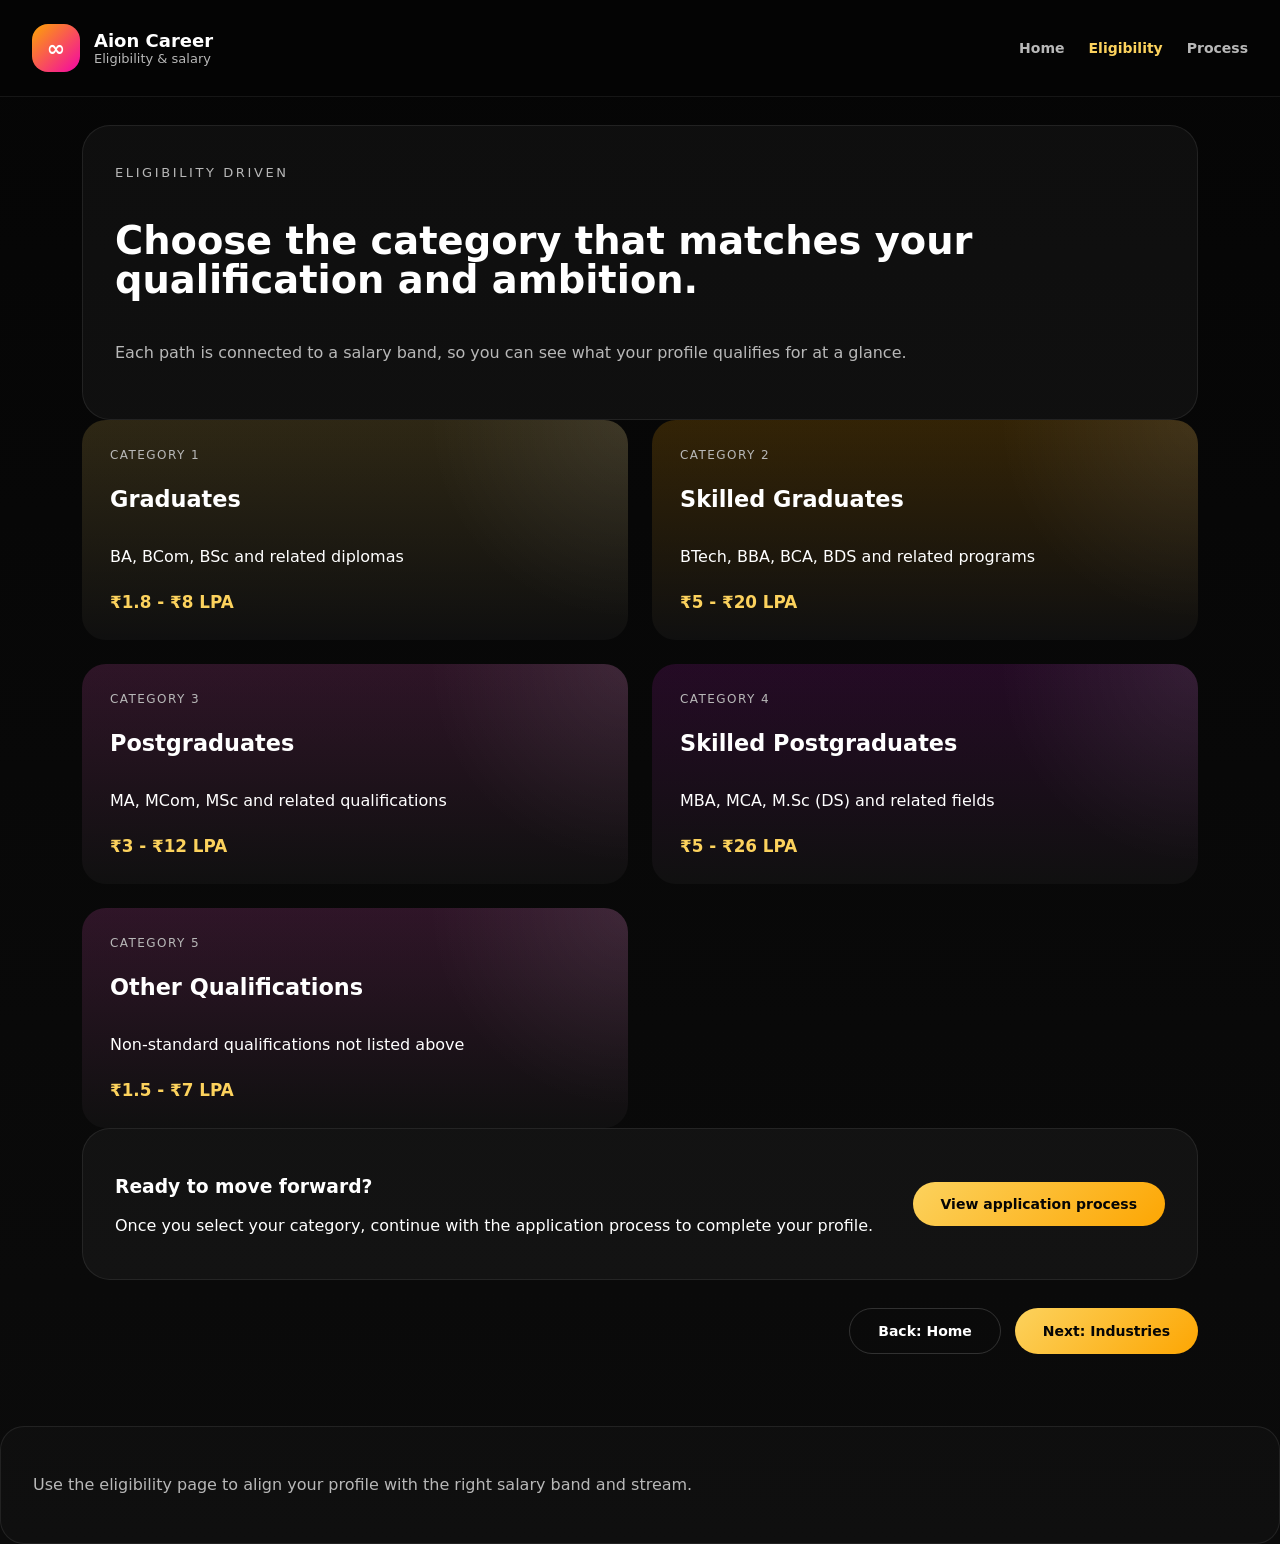
==== eligibility.html @ d2404d35 "Initial commit" ====
<!DOCTYPE html>
<html lang="en">
<head>
  <meta charset="UTF-8" />
  <meta name="viewport" content="width=device-width, initial-scale=1.0" />
  <title>Eligibility & Salary</title>
  <link rel="stylesheet" href="styles.css" />
</head>
<body>
  <header class="site-header">
    <div class="brand">
      <span class="brand-mark">∞</span>
      <div>
        <p class="brand-name">Aion Career</p>
        <p class="brand-tag">Eligibility & salary</p>
      </div>
    </div>
    <nav class="main-nav">
      <a href="home.html">Home</a>
      <a href="eligibility.html" class="active">Eligibility</a>
      <a href="process.html">Process</a>
    </nav>
  </header>

  <main class="page-shell">
    <section class="section-intro">
      <p class="eyebrow">Eligibility driven</p>
      <h2>Choose the category that matches your qualification and ambition.</h2>
      <p>Each path is connected to a salary band, so you can see what your profile qualifies for at a glance.</p>
    </section>

    <section class="grid-cards">
      <article class="info-card card-gradient-gold">
        <span class="card-type">Category 1</span>
        <h3>Graduates</h3>
        <p>BA, BCom, BSc and related diplomas</p>
        <strong>₹1.8 - ₹8 LPA</strong>
      </article>
      <article class="info-card card-gradient-orange">
        <span class="card-type">Category 2</span>
        <h3>Skilled Graduates</h3>
        <p>BTech, BBA, BCA, BDS and related programs</p>
        <strong>₹5 - ₹20 LPA</strong>
      </article>
      <article class="info-card card-gradient-pink">
        <span class="card-type">Category 3</span>
        <h3>Postgraduates</h3>
        <p>MA, MCom, MSc and related qualifications</p>
        <strong>₹3 - ₹12 LPA</strong>
      </article>
      <article class="info-card card-gradient-violet">
        <span class="card-type">Category 4</span>
        <h3>Skilled Postgraduates</h3>
        <p>MBA, MCA, M.Sc (DS) and related fields</p>
        <strong>₹5 - ₹26 LPA</strong>
      </article>
      <article class="info-card card-gradient-red">
        <span class="card-type">Category 5</span>
        <h3>Other Qualifications</h3>
        <p>Non-standard qualifications not listed above</p>
        <strong>₹1.5 - ₹7 LPA</strong>
      </article>
    </section>

    <section class="cta-strip">
      <div>
        <h3>Ready to move forward?</h3>
        <p>Once you select your category, continue with the application process to complete your profile.</p>
      </div>
      <a class="button button-primary" href="process.html">View application process</a>
    </section>

    <div class="page-nav">
      <a href="home.html" class="button button-secondary">Back: Home</a>
      <a href="industries.html" class="button button-primary">Next: Industries</a>
    </div>
  </main>

  <footer class="page-footer">
    <p>Use the eligibility page to align your profile with the right salary band and stream.</p>
  </footer>
</body>
</html>
---- styles.css ----
:root {
  color-scheme: dark;
  --bg: #050505;
  --surface: #111111;
  --surface-strong: #171717;
  --text-main: #ffffff;
  --text-muted: #b8b8b8;
  --gold: #fcd25d;
  --orange: #fda603;
  --orange-deep: #fc7c03;
  --orange-bright: #fb5503;
  --red: #f81604;
  --pink: #f404a7;
  --pink-soft: #f858cb;
  --purple: #b31bb6;
  --indigo: #5838c1;
  --border: rgba(255, 255, 255, 0.08);
}

* {
  box-sizing: border-box;
}

html,
body {
  margin: 0;
  min-height: 100%;
  font-family: Inter, system-ui, -apple-system, BlinkMacSystemFont, "Segoe UI", sans-serif;
  background: linear-gradient(180deg, #050505 0%, #0b0b0b 100%);
  color: var(--text-main);
}

body.splash-page {
  overflow: hidden;
}

a {
  color: inherit;
  text-decoration: none;
}

.site-header {
  display: flex;
  align-items: center;
  justify-content: space-between;
  padding: 24px 32px;
  position: sticky;
  top: 0;
  z-index: 10;
  background: rgba(5, 5, 5, 0.92);
  border-bottom: 1px solid rgba(255, 255, 255, 0.07);
}

.brand {
  display: flex;
  align-items: center;
  gap: 14px;
}

.brand-mark {
  display: inline-flex;
  align-items: center;
  justify-content: center;
  width: 48px;
  height: 48px;
  border-radius: 16px;
  background: linear-gradient(135deg, var(--orange), var(--pink));
  font-size: 22px;
  font-weight: 800;
}

.logo-mark img {
  display: block;
  width: 100%;
  height: auto;
}

.brand-name {
  margin: 0;
  font-size: 18px;
  font-weight: 700;
}

.brand-tag {
  margin: 0;
  font-size: 13px;
  color: var(--text-muted);
}

.main-nav {
  display: flex;
  gap: 24px;
  flex-wrap: wrap;
}

.main-nav a {
  color: var(--text-muted);
  font-size: 14px;
  font-weight: 600;
  transition: color 0.2s ease;
}

.main-nav a:hover,
.main-nav a.active {
  color: var(--gold);
}

.page-shell {
  max-width: 1180px;
  margin: 0 auto;
  padding: 28px 32px 48px;
}

.hero-panel,
.section-intro,
.feature-band,
.process-steps,
.application-panel,
.grid-cards,
.cta-strip {
  display: grid;
  gap: 24px;
}

.hero-panel {
  grid-template-columns: 1.4fr 1fr;
  align-items: center;
  padding: 32px;
  border-radius: 28px;
  background: linear-gradient(180deg, rgba(255, 255, 255, 0.04), rgba(255, 255, 255, 0));
  border: 1px solid rgba(255, 255, 255, 0.08);
}

.hero-copy {
  max-width: 620px;
}

.header-actions {
  display: flex;
  align-items: center;
  gap: 18px;
}

.hero-visual {
  display: grid;
  gap: 18px;
  padding: 28px;
  border-radius: 28px;
  background: rgba(255, 255, 255, 0.05);
  border: 1px solid rgba(255, 255, 255, 0.08);
}

.hero-visual-top {
  display: flex;
  justify-content: space-between;
  gap: 16px;
  padding-bottom: 18px;
  border-bottom: 1px solid rgba(255, 255, 255, 0.08);
  color: var(--text-muted);
}

.hero-visual-top strong {
  color: var(--text-main);
  font-size: 1.2rem;
}

.hero-visual-cards {
  display: grid;
  gap: 14px;
  grid-template-columns: 1fr 1fr;
}

.hero-visual-card {
  padding: 18px;
  border-radius: 20px;
  background: rgba(255, 255, 255, 0.04);
  border: 1px solid rgba(255, 255, 255, 0.08);
}

.hero-visual-card strong {
  display: block;
  margin-bottom: 8px;
}

.hero-visual-note {
  color: var(--text-muted);
  font-size: 0.95rem;
}

.badge-strip {
  display: flex;
  flex-wrap: wrap;
  gap: 14px;
  margin: 28px 0 4px;
}

.badge-pill {
  padding: 12px 18px;
  border-radius: 999px;
  background: rgba(255, 255, 255, 0.04);
  border: 1px solid rgba(255, 255, 255, 0.08);
  color: var(--text-main);
  font-size: 13px;
}

.section-header {
  display: grid;
  gap: 10px;
}

.section-header h2 {
  margin: 0;
  font-size: clamp(1.8rem, 2.5vw, 3rem);
}

.eligibility-grid {
  display: grid;
  grid-template-columns: repeat(5, minmax(0, 1fr));
  gap: 20px;
}

.industry-strip {
  display: grid;
  grid-template-columns: repeat(auto-fit, minmax(140px, 1fr));
  gap: 14px;
  margin-top: 20px;
}

.industry-pill {
  padding: 18px;
  border-radius: 22px;
  background: rgba(255, 255, 255, 0.04);
  border: 1px solid rgba(255, 255, 255, 0.08);
  text-align: center;
  color: var(--text-main);
  font-weight: 600;
}

.process-section {
  margin-top: 28px;
}

.process-grid {
  display: grid;
  grid-template-columns: repeat(4, minmax(0, 1fr));
  gap: 20px;
}

.step-card {
  padding: 26px;
  border-radius: 24px;
  background: var(--surface);
  border: 1px solid rgba(255, 255, 255, 0.08);
}

.eyebrow {
  margin: 0 0 12px;
  color: var(--orange);
  font-size: 13px;
  letter-spacing: 0.2em;
  text-transform: uppercase;
}

.hero-panel h1,
.section-intro h2 {
  margin: 0;
  font-size: clamp(2.2rem, 3vw, 4rem);
  line-height: 1.02;
}

.hero-panel p,
.section-intro p,
.feature-card p,
.step-card p,
.detail-item span,
.page-footer p {
  color: var(--text-muted);
  line-height: 1.75;
}

.hero-actions {
  display: flex;
  gap: 18px;
  flex-wrap: wrap;
  margin-top: 28px;
}

.button {
  display: inline-flex;
  align-items: center;
  justify-content: center;
  padding: 14px 28px;
  border-radius: 999px;
  font-size: 14px;
  font-weight: 700;
  transition: transform 0.2s ease, box-shadow 0.2s ease;
}

.button:hover {
  transform: translateY(-1px);
}

.button-primary {
  background: linear-gradient(135deg, var(--gold), var(--orange));
  color: #050505;
}

.button-secondary {
  border: 1px solid rgba(255, 255, 255, 0.16);
  color: var(--text-main);
}

.hero-card {
  padding: 28px;
  border-radius: 28px;
  background: rgba(255, 255, 255, 0.04);
  border: 1px solid rgba(255, 255, 255, 0.08);
}

.hero-card-header {
  display: flex;
  justify-content: space-between;
  margin-bottom: 22px;
  color: var(--text-muted);
}

.hero-card-header .tag {
  padding: 8px 14px;
  border-radius: 999px;
  background: rgba(253, 166, 3, 0.12);
  color: var(--orange);
  font-size: 12px;
}

.hero-card-body {
  display: grid;
  gap: 16px;
}

.stat-block {
  padding: 18px 20px;
  border-radius: 20px;
  background: rgba(255, 255, 255, 0.03);
  border: 1px solid rgba(255, 255, 255, 0.08);
}

.stat-block span {
  display: block;
  font-size: 13px;
  color: var(--text-muted);
  margin-bottom: 8px;
}

.stat-block strong {
  display: block;
  font-size: 1.1rem;
}

.feature-band {
  grid-template-columns: repeat(3, minmax(0, 1fr));
}

.feature-card {
  padding: 26px;
  border-radius: 28px;
  background: var(--surface);
  border: 1px solid rgba(255, 255, 255, 0.08);
}

.feature-card h3 {
  margin: 0 0 12px;
}

.section-intro {
  padding: 36px 32px;
  border-radius: 28px;
  background: rgba(255, 255, 255, 0.04);
  border: 1px solid rgba(255, 255, 255, 0.08);
}

.grid-cards {
  grid-template-columns: repeat(2, minmax(0, 1fr));
}

.info-card {
  padding: 28px;
  border-radius: 24px;
  position: relative;
  overflow: hidden;
  min-height: 220px;
  display: flex;
  flex-direction: column;
  justify-content: space-between;
}

.info-card::after {
  content: "";
  position: absolute;
  inset: 0;
  background: radial-gradient(circle at top right, rgba(255, 255, 255, 0.08), transparent 34%);
  pointer-events: none;
}

.info-card span,
.info-card h3,
.info-card strong {
  position: relative;
}

.info-card span {
  display: inline-block;
  margin-bottom: 14px;
  color: var(--text-muted);
  text-transform: uppercase;
  letter-spacing: 0.12em;
  font-size: 12px;
}

.info-card h3 {
  margin: 0 0 10px;
  font-size: 1.4rem;
}

.info-card strong {
  font-size: 1.05rem;
  color: var(--gold);
}

.card-gradient-gold {
  background: linear-gradient(180deg, rgba(252, 210, 93, 0.16), rgba(17, 17, 17, 0.8));
}

.card-gradient-orange {
  background: linear-gradient(180deg, rgba(253, 166, 3, 0.18), rgba(17, 17, 17, 0.86));
}

.card-gradient-pink {
  background: linear-gradient(180deg, rgba(248, 88, 203, 0.16), rgba(17, 17, 17, 0.86));
}

.card-gradient-violet {
  background: linear-gradient(180deg, rgba(179, 27, 182, 0.17), rgba(17, 17, 17, 0.9));
}

.card-gradient-red {
  background: linear-gradient(180deg, rgba(248, 86, 203, 0.16), rgba(17, 17, 17, 0.86));
}

.cta-strip {
  grid-template-columns: 1fr auto;
  align-items: center;
  gap: 20px;
  padding: 28px 32px;
  border-radius: 28px;
  background: rgba(255, 255, 255, 0.04);
  border: 1px solid rgba(255, 255, 255, 0.08);
}

.process-steps {
  grid-template-columns: repeat(2, minmax(0, 1fr));
}

.step-card {
  padding: 26px;
  border-radius: 24px;
  background: var(--surface);
  border: 1px solid rgba(255, 255, 255, 0.08);
}

.step-marker {
  width: 44px;
  height: 44px;
  border-radius: 16px;
  display: grid;
  place-items: center;
  background: linear-gradient(135deg, var(--orange), var(--pink));
  color: #050505;
  font-weight: 800;
  margin-bottom: 18px;
}

.application-panel {
  grid-template-columns: 1.5fr 1fr;
  gap: 24px;
  padding: 32px;
  border-radius: 28px;
  background: rgba(255, 255, 255, 0.04);
  border: 1px solid rgba(255, 255, 255, 0.08);
}

.panel-copy h3 {
  margin-top: 0;
}

.panel-details {
  display: grid;
  gap: 18px;
}

.detail-item {
  display: grid;
  gap: 8px;
  padding: 20px;
  border-radius: 20px;
  background: rgba(255, 255, 255, 0.03);
  border: 1px solid rgba(255, 255, 255, 0.08);
}

.detail-item strong {
  color: var(--text-main);
}

.page-footer {
  padding: 28px 32px;
  margin-top: 24px;
  border-radius: 24px;
  background: rgba(255, 255, 255, 0.02);
  border: 1px solid rgba(255, 255, 255, 0.08);
}

.page-nav {
  display: flex;
  flex-wrap: wrap;
  gap: 14px;
  justify-content: flex-end;
  margin: 28px 0 0;
}

.header-cta {
  white-space: nowrap;
}

.splash-screen {
  position: relative;
  min-height: 100vh;
  height: 100vh;
  width: 100vw;
  display: grid;
  place-items: center;
  background: #050505;
  text-align: center;
  padding: 0;
  overflow: hidden;
}

.splash-screen::before {
  content: "";
  position: absolute;
  inset: 0;
  background: rgba(0, 0, 0, 0.2);
  pointer-events: none;
}

.video-wrapper {
  position: absolute;
  inset: 0;
  width: 100%;
  height: 100%;
  overflow: hidden;
}

.splash-video {
  width: 100%;
  height: 100%;
  object-fit: cover;
  display: block;
  filter: blur(4px) brightness(0.85);
}

.splash-overlay {
  position: absolute;
  inset: 0;
  z-index: 1;
  display: flex;
  flex-direction: column;
  justify-content: center;
  align-items: center;
  width: 100%;
  height: 100%;
  padding: 32px;
  gap: 16px;
  text-align: center;
}

.splash-title,
.splash-subtitle,
.splash-note {
  text-align: center;
}

.splash-title {
  font-size: clamp(4rem, 6vw, 7rem);
  font-weight: 800;
  letter-spacing: 0.3em;
  text-transform: uppercase;
  color: var(--gold);
  text-shadow: 0 20px 40px rgba(0, 0, 0, 0.35);
}

.splash-subtitle {
  font-size: clamp(1.4rem, 2vw, 2rem);
  font-weight: 700;
  color: #ffffff;
  letter-spacing: 0.12em;
}

.splash-note {
  font-size: 1rem;
  color: rgba(255, 255, 255, 0.78);
  letter-spacing: 0.08em;
  text-transform: uppercase;
}


@keyframes spin {
  to {
    transform: rotate(360deg);
  }
}

@media (max-width: 980px) {
  .hero-panel,
  .application-panel,
  .feature-band,
  .process-steps,
  .grid-cards,
  .cta-strip {
    grid-template-columns: 1fr;
  }

  .site-header {
    padding: 18px 20px;
  }

  .page-shell {
    padding: 20px;
  }
}

@media (max-width: 680px) {
  .main-nav {
    gap: 14px;
  }

  .hero-panel {
    padding: 24px;
  }

  .feature-card,
  .step-card,
  .detail-item,
  .cta-strip,
  .section-intro {
    padding: 22px;
  }

  .button {
    width: 100%;
  }
}
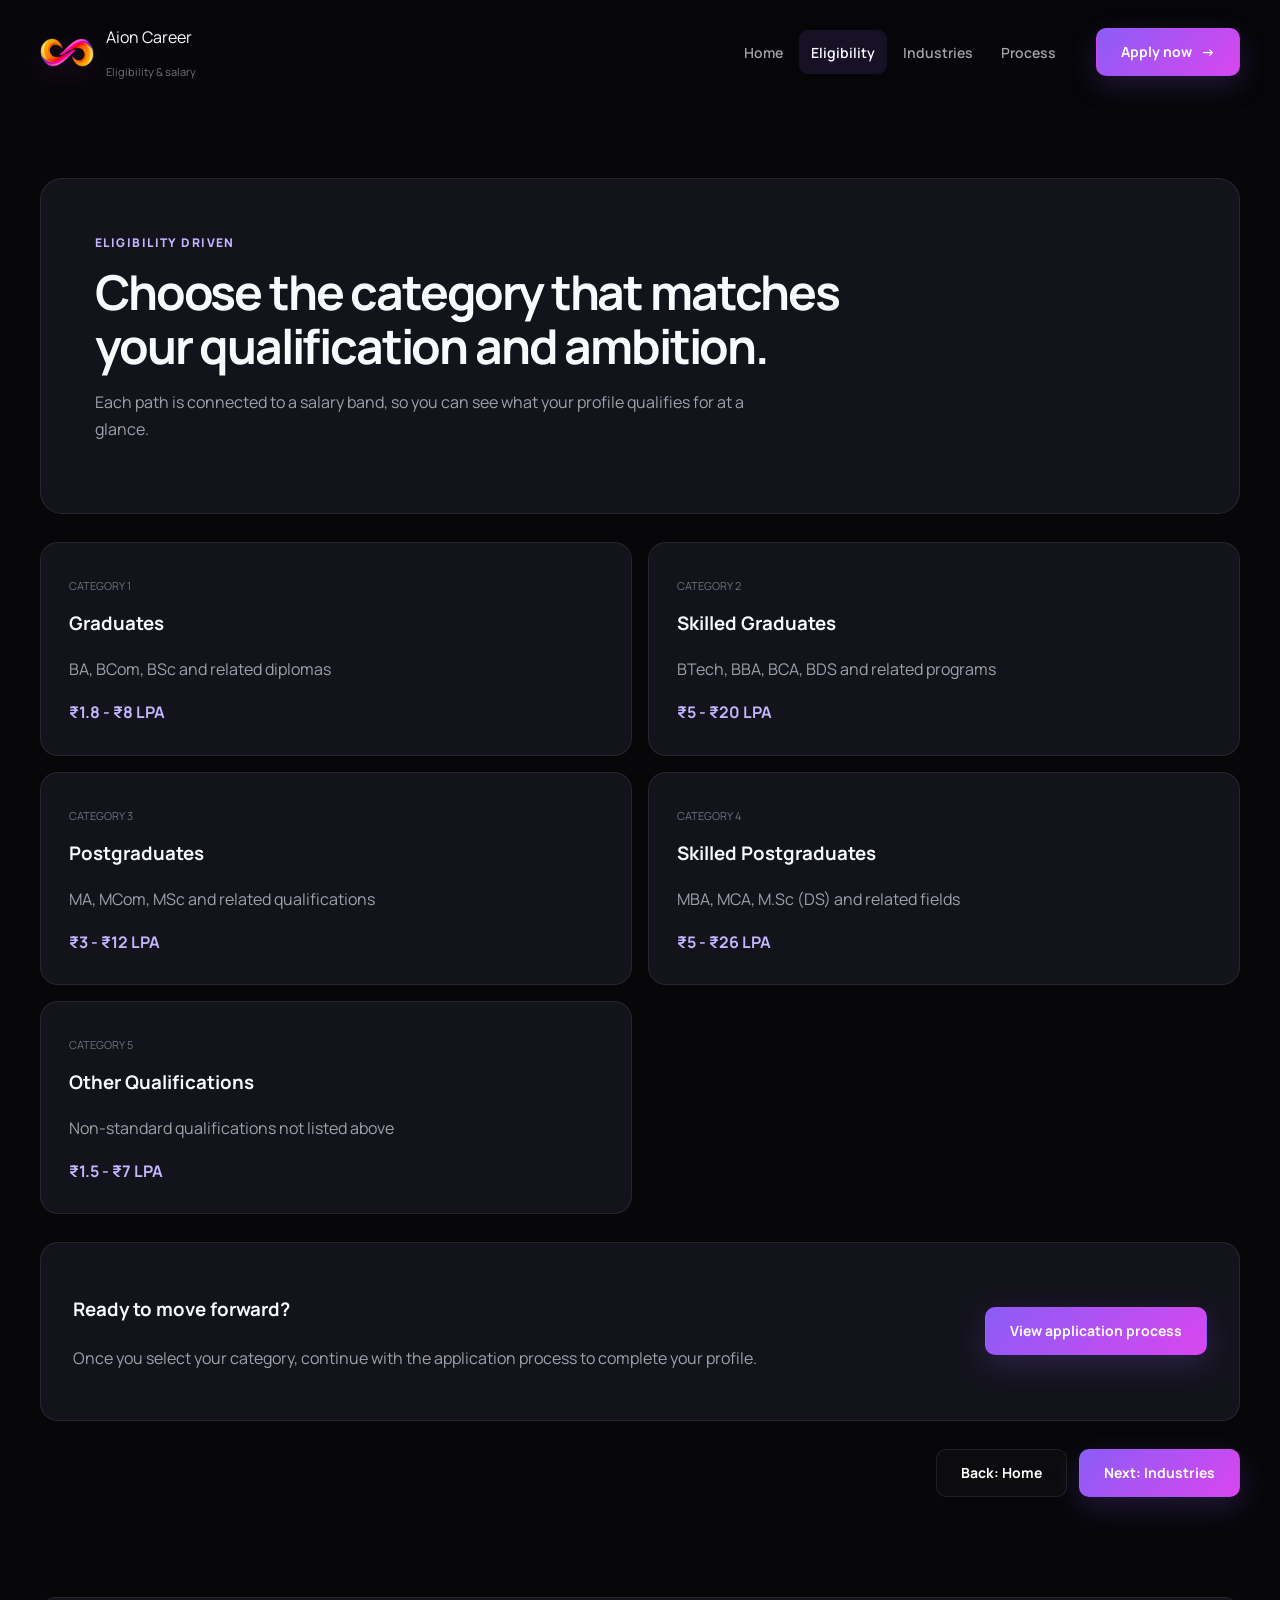
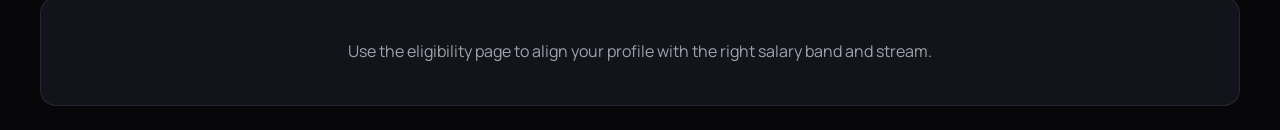
==== commit f5511949: "Redesign Aion Career website" ====
--- a/eligibility.html
+++ b/eligibility.html
@@ -5,21 +5,27 @@
   <meta name="viewport" content="width=device-width, initial-scale=1.0" />
   <title>Eligibility & Salary</title>
   <link rel="stylesheet" href="styles.css" />
+  <script defer src="script.js"></script>
 </head>
 <body>
-  <header class="site-header">
-    <div class="brand">
-      <span class="brand-mark">∞</span>
+  <header class="site-header" data-header>
+    <a class="brand" href="home.html" aria-label="Aion Career home">
+      <img class="brand-logo" src="assets/aion-logo.png" alt="Aion Career">
       <div>
         <p class="brand-name">Aion Career</p>
         <p class="brand-tag">Eligibility & salary</p>
       </div>
+    </a>
+    <button class="menu-toggle" type="button" aria-label="Open navigation" aria-expanded="false" aria-controls="primary-nav"><span></span><span></span></button>
+    <div class="header-actions" id="primary-nav">
+      <nav class="main-nav" aria-label="Primary navigation">
+        <a href="home.html">Home</a>
+        <a href="eligibility.html" class="active">Eligibility</a>
+        <a href="industries.html">Industries</a>
+        <a href="process.html">Process</a>
+      </nav>
+      <a href="process.html" class="button button-primary header-cta">Apply now <span>→</span></a>
     </div>
-    <nav class="main-nav">
-      <a href="home.html">Home</a>
-      <a href="eligibility.html" class="active">Eligibility</a>
-      <a href="process.html">Process</a>
-    </nav>
   </header>
 
   <main class="page-shell">
--- a/styles.css
+++ b/styles.css
@@ -1,660 +1,453 @@
+@import url("https://fonts.googleapis.com/css2?family=Manrope:wght@400;500;600;700;800&display=swap");
+
 :root {
   color-scheme: dark;
-  --bg: #050505;
-  --surface: #111111;
-  --surface-strong: #171717;
-  --text-main: #ffffff;
-  --text-muted: #b8b8b8;
-  --gold: #fcd25d;
-  --orange: #fda603;
-  --orange-deep: #fc7c03;
-  --orange-bright: #fb5503;
-  --red: #f81604;
-  --pink: #f404a7;
-  --pink-soft: #f858cb;
-  --purple: #b31bb6;
-  --indigo: #5838c1;
+  --background: #07070a;
+  --background-secondary: #0d0d13;
+  --card: #13131c;
+  --card-hover: #181824;
+  --primary: #8b5cf6;
+  --secondary: #d946ef;
+  --highlight: #22d3ee;
+  --text-primary: #f8fafc;
+  --text-secondary: #a1a1aa;
+  --text-muted: #71717a;
   --border: rgba(255, 255, 255, 0.08);
-}
-
-* {
-  box-sizing: border-box;
-}
-
-html,
+  --gradient: linear-gradient(135deg, #8b5cf6, #d946ef);
+  --ease: cubic-bezier(0.22, 1, 0.36, 1);
+}
+
+* { box-sizing: border-box; }
+html { scroll-behavior: smooth; scroll-padding-top: 90px; }
 body {
   margin: 0;
-  min-height: 100%;
-  font-family: Inter, system-ui, -apple-system, BlinkMacSystemFont, "Segoe UI", sans-serif;
-  background: linear-gradient(180deg, #050505 0%, #0b0b0b 100%);
-  color: var(--text-main);
-}
-
-body.splash-page {
-  overflow: hidden;
-}
-
-a {
-  color: inherit;
-  text-decoration: none;
-}
+  min-width: 320px;
+  overflow-x: hidden;
+  color: var(--text-primary);
+  background: var(--background);
+  font: 400 16px/1.7 "Manrope", Inter, system-ui, sans-serif;
+  -webkit-font-smoothing: antialiased;
+}
+a { color: inherit; text-decoration: none; }
+button, select { font: inherit; }
+button, a, select { -webkit-tap-highlight-color: transparent; }
+:focus-visible { outline: 2px solid var(--highlight); outline-offset: 4px; }
+::selection { color: white; background: var(--primary); }
+.container { width: min(1200px, calc(100% - 48px)); margin-inline: auto; }
+.section { padding: 100px 0; }
+.section-alt { background: var(--background-secondary); border-block: 1px solid var(--border); }
 
 .site-header {
+  position: sticky;
+  z-index: 100;
+  top: 0;
+  min-height: 76px;
   display: flex;
   align-items: center;
   justify-content: space-between;
-  padding: 24px 32px;
-  position: sticky;
-  top: 0;
-  z-index: 10;
-  background: rgba(5, 5, 5, 0.92);
-  border-bottom: 1px solid rgba(255, 255, 255, 0.07);
-}
-
-.brand {
+  padding: 12px max(24px, calc((100vw - 1200px) / 2));
+  background: rgba(7, 7, 10, 0.58);
+  border-bottom: 1px solid transparent;
+  transform: translateY(0);
+  opacity: 1;
+  transition:
+    transform 420ms var(--ease),
+    opacity 320ms ease,
+    background 250ms ease,
+    border-color 250ms ease,
+    box-shadow 250ms ease;
+  will-change: transform;
+}
+.site-header.header-hidden {
+  transform: translateY(calc(-100% - 8px));
+  opacity: 0.2;
+  pointer-events: none;
+}
+.site-header.scrolled {
+  background: rgba(7, 7, 10, 0.82);
+  border-bottom-color: var(--border);
+  box-shadow: 0 10px 30px rgba(0, 0, 0, 0.18);
+  backdrop-filter: blur(18px);
+}
+.brand { display: inline-flex; align-items: center; gap: 12px; flex: none; }
+.brand-logo {
+  width: 54px;
+  height: 44px;
+  display: block;
+  flex: none;
+  object-fit: contain;
+  filter: drop-shadow(0 8px 14px rgba(217, 70, 239, 0.16));
+}
+.brand-logo-footer {
+  width: 64px;
+  height: 50px;
+}
+.brand-mark {
+  width: 44px;
+  height: 44px;
+  display: grid;
+  place-items: center;
+  border-radius: 12px;
+  color: white;
+  background: var(--gradient);
+  font-size: 23px;
+  font-weight: 800;
+  box-shadow: 0 8px 24px rgba(139, 92, 246, 0.2);
+}
+.brand-name { display: block; font-size: 16px; line-height: 1.2; }
+.brand-tag { display: block; margin-top: 3px; color: var(--text-muted); font-size: 11px; }
+.header-actions, .main-nav { display: flex; align-items: center; }
+.header-actions { gap: 28px; }
+.main-nav { gap: 4px; }
+.main-nav a {
+  min-height: 44px;
   display: flex;
   align-items: center;
-  gap: 14px;
-}
-
-.brand-mark {
+  padding: 0 12px;
+  border-radius: 9px;
+  color: var(--text-secondary);
+  font-size: 14px;
+  font-weight: 600;
+  transition: color 250ms ease, background 250ms ease;
+}
+.main-nav a:hover { color: white; background: rgba(255,255,255,.04); }
+.main-nav a.active { color: white; background: rgba(139,92,246,.12); }
+.menu-toggle { display: none; }
+
+.button {
+  min-height: 48px;
   display: inline-flex;
   align-items: center;
   justify-content: center;
-  width: 48px;
-  height: 48px;
-  border-radius: 16px;
-  background: linear-gradient(135deg, var(--orange), var(--pink));
-  font-size: 22px;
-  font-weight: 800;
-}
-
-.logo-mark img {
-  display: block;
-  width: 100%;
-  height: auto;
-}
-
-.brand-name {
-  margin: 0;
-  font-size: 18px;
+  gap: 9px;
+  padding: 12px 24px;
+  border: 1px solid transparent;
+  border-radius: 10px;
+  font-size: 14px;
   font-weight: 700;
-}
-
-.brand-tag {
-  margin: 0;
-  font-size: 13px;
-  color: var(--text-muted);
-}
-
-.main-nav {
-  display: flex;
-  gap: 24px;
-  flex-wrap: wrap;
-}
-
-.main-nav a {
-  color: var(--text-muted);
-  font-size: 14px;
-  font-weight: 600;
-  transition: color 0.2s ease;
-}
-
-.main-nav a:hover,
-.main-nav a.active {
-  color: var(--gold);
-}
-
-.page-shell {
-  max-width: 1180px;
-  margin: 0 auto;
-  padding: 28px 32px 48px;
-}
-
-.hero-panel,
-.section-intro,
-.feature-band,
-.process-steps,
-.application-panel,
-.grid-cards,
-.cta-strip {
+  line-height: 1;
+  transition: transform 250ms var(--ease), border-color 250ms ease, background 250ms ease, box-shadow 250ms ease;
+}
+.button span { transition: transform 250ms var(--ease); }
+.button:hover { transform: translateY(-2px); }
+.button:hover span { transform: translateX(3px); }
+.button-primary { color: white; background: var(--gradient); box-shadow: 0 10px 28px rgba(139,92,246,.2); }
+.button-primary:hover { box-shadow: 0 14px 34px rgba(139,92,246,.3); }
+.button-secondary { color: white; background: rgba(255,255,255,.025); border-color: var(--border); }
+.button-secondary:hover { border-color: rgba(139,92,246,.65); background: rgba(139,92,246,.07); }
+
+.hero {
+  position: relative;
+  min-height: calc(100vh - 76px);
   display: grid;
-  gap: 24px;
-}
-
-.hero-panel {
-  grid-template-columns: 1.4fr 1fr;
   align-items: center;
-  padding: 32px;
-  border-radius: 28px;
-  background: linear-gradient(180deg, rgba(255, 255, 255, 0.04), rgba(255, 255, 255, 0));
-  border: 1px solid rgba(255, 255, 255, 0.08);
-}
-
-.hero-copy {
-  max-width: 620px;
-}
-
-.header-actions {
+  padding: 86px 0 100px;
+  overflow: hidden;
+}
+.hero::before {
+  content: "";
+  position: absolute;
+  inset: -20% auto auto 42%;
+  width: 700px;
+  height: 700px;
+  border-radius: 50%;
+  background: radial-gradient(circle, rgba(139,92,246,.13), transparent 68%);
+  pointer-events: none;
+}
+.hero-grid { display: grid; grid-template-columns: minmax(0, 1.02fr) minmax(480px, .98fr); align-items: center; gap: 70px; }
+.hero-copy > * { opacity: 0; animation: fade-up 700ms var(--ease) forwards; }
+.hero-copy > :nth-child(2) { animation-delay: 80ms; }
+.hero-copy > :nth-child(3) { animation-delay: 160ms; }
+.hero-copy > :nth-child(4) { animation-delay: 240ms; }
+.hero-copy > :nth-child(5) { animation-delay: 320ms; }
+.badge {
+  width: fit-content;
   display: flex;
   align-items: center;
-  gap: 18px;
-}
-
-.hero-visual {
-  display: grid;
-  gap: 18px;
-  padding: 28px;
-  border-radius: 28px;
-  background: rgba(255, 255, 255, 0.05);
-  border: 1px solid rgba(255, 255, 255, 0.08);
-}
-
-.hero-visual-top {
-  display: flex;
-  justify-content: space-between;
-  gap: 16px;
-  padding-bottom: 18px;
-  border-bottom: 1px solid rgba(255, 255, 255, 0.08);
-  color: var(--text-muted);
-}
-
-.hero-visual-top strong {
-  color: var(--text-main);
-  font-size: 1.2rem;
-}
-
-.hero-visual-cards {
-  display: grid;
-  gap: 14px;
-  grid-template-columns: 1fr 1fr;
-}
-
-.hero-visual-card {
-  padding: 18px;
-  border-radius: 20px;
-  background: rgba(255, 255, 255, 0.04);
-  border: 1px solid rgba(255, 255, 255, 0.08);
-}
-
-.hero-visual-card strong {
-  display: block;
-  margin-bottom: 8px;
-}
-
-.hero-visual-note {
-  color: var(--text-muted);
-  font-size: 0.95rem;
-}
-
-.badge-strip {
-  display: flex;
-  flex-wrap: wrap;
-  gap: 14px;
-  margin: 28px 0 4px;
-}
-
-.badge-pill {
-  padding: 12px 18px;
+  gap: 9px;
+  margin: 0 0 24px;
+  padding: 7px 11px;
+  color: #c4b5fd;
+  background: rgba(139,92,246,.08);
+  border: 1px solid rgba(139,92,246,.2);
   border-radius: 999px;
-  background: rgba(255, 255, 255, 0.04);
-  border: 1px solid rgba(255, 255, 255, 0.08);
-  color: var(--text-main);
-  font-size: 13px;
-}
-
-.section-header {
-  display: grid;
-  gap: 10px;
-}
-
-.section-header h2 {
-  margin: 0;
-  font-size: clamp(1.8rem, 2.5vw, 3rem);
-}
-
-.eligibility-grid {
-  display: grid;
-  grid-template-columns: repeat(5, minmax(0, 1fr));
-  gap: 20px;
-}
-
-.industry-strip {
-  display: grid;
-  grid-template-columns: repeat(auto-fit, minmax(140px, 1fr));
-  gap: 14px;
-  margin-top: 20px;
-}
-
-.industry-pill {
-  padding: 18px;
+  font-size: 12px;
+  font-weight: 700;
+  letter-spacing: .06em;
+  text-transform: uppercase;
+}
+.badge span { width: 7px; height: 7px; border-radius: 50%; background: var(--highlight); box-shadow: 0 0 12px rgba(34,211,238,.5); }
+.hero h1 { max-width: 700px; margin: 0; font-size: clamp(54px, 5.3vw, 68px); line-height: 1.04; letter-spacing: -.055em; text-wrap: balance; }
+.gradient-text { color: transparent; background: var(--gradient); background-clip: text; -webkit-background-clip: text; }
+.hero-lead { max-width: 610px; margin: 24px 0 0; color: var(--text-secondary); font-size: 17px; line-height: 1.75; }
+.hero-actions { display: flex; flex-wrap: wrap; gap: 12px; margin-top: 32px; }
+.trust-row { display: flex; gap: 0; margin-top: 48px; }
+.trust-row div { display: grid; gap: 2px; padding: 0 24px; border-left: 1px solid var(--border); }
+.trust-row div:first-child { padding-left: 0; border: 0; }
+.trust-row strong { font-size: 18px; }
+.trust-row span { color: var(--text-muted); font-size: 12px; }
+
+.dashboard-wrap { position: relative; opacity: 0; animation: fade-up 800ms 260ms var(--ease) forwards; }
+.dashboard-wrap::before { content: ""; position: absolute; inset: 12% 3%; z-index: -1; background: rgba(139,92,246,.19); filter: blur(85px); border-radius: 50%; }
+.dashboard {
+  position: relative;
+  padding: 22px;
+  border: 1px solid var(--border);
   border-radius: 22px;
-  background: rgba(255, 255, 255, 0.04);
-  border: 1px solid rgba(255, 255, 255, 0.08);
-  text-align: center;
-  color: var(--text-main);
-  font-weight: 600;
-}
-
-.process-section {
-  margin-top: 28px;
-}
-
-.process-grid {
-  display: grid;
-  grid-template-columns: repeat(4, minmax(0, 1fr));
-  gap: 20px;
-}
-
-.step-card {
-  padding: 26px;
-  border-radius: 24px;
-  background: var(--surface);
-  border: 1px solid rgba(255, 255, 255, 0.08);
-}
-
-.eyebrow {
-  margin: 0 0 12px;
-  color: var(--orange);
-  font-size: 13px;
-  letter-spacing: 0.2em;
-  text-transform: uppercase;
-}
-
-.hero-panel h1,
-.section-intro h2 {
-  margin: 0;
-  font-size: clamp(2.2rem, 3vw, 4rem);
-  line-height: 1.02;
-}
-
-.hero-panel p,
-.section-intro p,
-.feature-card p,
-.step-card p,
-.detail-item span,
-.page-footer p {
-  color: var(--text-muted);
-  line-height: 1.75;
-}
-
-.hero-actions {
-  display: flex;
-  gap: 18px;
-  flex-wrap: wrap;
-  margin-top: 28px;
-}
-
-.button {
-  display: inline-flex;
-  align-items: center;
-  justify-content: center;
-  padding: 14px 28px;
-  border-radius: 999px;
-  font-size: 14px;
-  font-weight: 700;
-  transition: transform 0.2s ease, box-shadow 0.2s ease;
-}
-
-.button:hover {
-  transform: translateY(-1px);
-}
-
-.button-primary {
-  background: linear-gradient(135deg, var(--gold), var(--orange));
-  color: #050505;
-}
-
-.button-secondary {
-  border: 1px solid rgba(255, 255, 255, 0.16);
-  color: var(--text-main);
-}
-
-.hero-card {
-  padding: 28px;
-  border-radius: 28px;
-  background: rgba(255, 255, 255, 0.04);
-  border: 1px solid rgba(255, 255, 255, 0.08);
-}
-
-.hero-card-header {
-  display: flex;
-  justify-content: space-between;
-  margin-bottom: 22px;
-  color: var(--text-muted);
-}
-
-.hero-card-header .tag {
-  padding: 8px 14px;
-  border-radius: 999px;
-  background: rgba(253, 166, 3, 0.12);
-  color: var(--orange);
-  font-size: 12px;
-}
-
-.hero-card-body {
-  display: grid;
-  gap: 16px;
-}
-
-.stat-block {
-  padding: 18px 20px;
-  border-radius: 20px;
-  background: rgba(255, 255, 255, 0.03);
-  border: 1px solid rgba(255, 255, 255, 0.08);
-}
-
-.stat-block span {
-  display: block;
-  font-size: 13px;
-  color: var(--text-muted);
-  margin-bottom: 8px;
-}
-
-.stat-block strong {
-  display: block;
-  font-size: 1.1rem;
-}
-
-.feature-band {
-  grid-template-columns: repeat(3, minmax(0, 1fr));
-}
-
-.feature-card {
-  padding: 26px;
-  border-radius: 28px;
-  background: var(--surface);
-  border: 1px solid rgba(255, 255, 255, 0.08);
-}
-
-.feature-card h3 {
-  margin: 0 0 12px;
-}
-
-.section-intro {
-  padding: 36px 32px;
-  border-radius: 28px;
-  background: rgba(255, 255, 255, 0.04);
-  border: 1px solid rgba(255, 255, 255, 0.08);
-}
-
-.grid-cards {
-  grid-template-columns: repeat(2, minmax(0, 1fr));
-}
-
-.info-card {
-  padding: 28px;
-  border-radius: 24px;
-  position: relative;
-  overflow: hidden;
-  min-height: 220px;
+  background: rgba(19,19,28,.9);
+  box-shadow: 0 35px 90px rgba(0,0,0,.38), inset 0 1px rgba(255,255,255,.05);
+  backdrop-filter: blur(20px);
+}
+.dashboard::before { content: ""; position: absolute; inset: 0 0 auto; height: 1px; background: linear-gradient(90deg, transparent, rgba(217,70,239,.5), transparent); }
+.dashboard-head, .card-row, .profile-card, .eligibility-status { display: flex; align-items: center; justify-content: space-between; }
+.dashboard-head { padding-bottom: 18px; }
+.dashboard h2 { margin: 3px 0 0; font-size: 21px; }
+.overline { color: var(--text-muted); font-size: 11px; text-transform: uppercase; letter-spacing: .1em; }
+.status-dot { padding: 5px 9px; border-radius: 99px; color: #67e8f9; background: rgba(34,211,238,.08); font-size: 11px; }
+.status-dot::before { content: ""; display: inline-block; width: 6px; height: 6px; margin-right: 6px; border-radius: 50%; background: var(--highlight); }
+.profile-card, .progress-card, .mini-card, .eligibility-status { border: 1px solid var(--border); background: rgba(255,255,255,.025); border-radius: 14px; }
+.profile-card { justify-content: flex-start; gap: 12px; padding: 14px; }
+.avatar { width: 42px; height: 42px; display: grid; place-items: center; border-radius: 12px; background: var(--gradient); font-size: 12px; font-weight: 800; }
+.profile-card strong, .profile-card span { display: block; }
+.profile-card strong { font-size: 13px; }
+.profile-card span { color: var(--text-muted); font-size: 10px; }
+.profile-card .profile-score { margin-left: auto; color: #c4b5fd; font-size: 13px; font-weight: 800; }
+.progress-card { margin-top: 10px; padding: 15px; }
+.card-row { color: var(--text-secondary); font-size: 11px; }
+.card-row strong { color: white; }
+.progress-track { height: 5px; margin: 12px 0 8px; overflow: hidden; border-radius: 99px; background: rgba(255,255,255,.06); }
+.progress-track i { display: block; width: 64%; height: 100%; background: var(--gradient); border-radius: inherit; }
+.progress-labels { display: flex; justify-content: space-between; color: var(--text-muted); font-size: 8px; }
+.dashboard-grid { display: grid; grid-template-columns: 1fr 1fr; gap: 10px; margin-top: 10px; }
+.mini-card { display: grid; padding: 14px; }
+.mini-card span, .mini-card small { color: var(--text-muted); font-size: 9px; }
+.mini-card strong { margin: 3px 0; font-size: 20px; }
+.mini-card small { color: #67e8f9; }
+.eligibility-status { justify-content: flex-start; gap: 10px; margin-top: 10px; padding: 13px; }
+.eligibility-status .check { width: 30px; height: 30px; display: grid; place-items: center; border-radius: 9px; color: #67e8f9; background: rgba(34,211,238,.08); }
+.eligibility-status strong, .eligibility-status div span { display: block; }
+.eligibility-status strong { font-size: 12px; }
+.eligibility-status div span { color: var(--text-muted); font-size: 9px; }
+.eligibility-status a { margin-left: auto; color: #c4b5fd; }
+.floating-tag { position: absolute; z-index: 2; padding: 7px 11px; border: 1px solid var(--border); border-radius: 99px; color: var(--text-secondary); background: rgba(19,19,28,.92); box-shadow: 0 12px 30px rgba(0,0,0,.25); font-size: 10px; animation: float 6s ease-in-out infinite; }
+.tag-one { top: 10%; right: -30px; }
+.tag-two { bottom: 18%; left: -36px; animation-delay: -2s; }
+.tag-three { bottom: -12px; right: 15%; animation-delay: -4s; }
+
+.stats-section { padding: 0; }
+.stats-strip { display: grid; grid-template-columns: repeat(4, 1fr); border-block: 1px solid var(--border); }
+.stats-strip > div { display: grid; gap: 3px; padding: 34px; text-align: center; border-left: 1px solid var(--border); }
+.stats-strip > div:first-child { border-left: 0; }
+.stats-strip strong { font-size: 28px; letter-spacing: -.04em; }
+.stats-strip span { color: var(--text-muted); font-size: 12px; }
+
+.section-heading { max-width: 700px; margin-bottom: 42px; }
+.section-heading.centered { margin-inline: auto; text-align: center; }
+.eyebrow { margin: 0 0 12px; color: #c4b5fd; font-size: 12px; font-weight: 800; letter-spacing: .12em; text-transform: uppercase; }
+.section-heading h2, .cta-panel h2 { margin: 0; font-size: clamp(38px, 4vw, 46px); line-height: 1.15; letter-spacing: -.045em; text-wrap: balance; }
+.section-heading > p:last-child, .cta-panel p { max-width: 610px; margin: 16px 0 0; color: var(--text-secondary); }
+
+.filter-panel { display: grid; grid-template-columns: repeat(4, 1fr); gap: 12px; margin-bottom: 24px; padding: 16px; border: 1px solid var(--border); border-radius: 16px; background: var(--background-secondary); }
+.filter-panel label { color: var(--text-muted); font-size: 11px; font-weight: 700; }
+.filter-panel select { width: 100%; min-height: 46px; margin-top: 6px; padding: 0 36px 0 12px; color: var(--text-primary); background: var(--card); border: 1px solid var(--border); border-radius: 9px; outline: 0; }
+.filter-panel select:focus { border-color: var(--primary); }
+.eligibility-cards { display: grid; grid-template-columns: repeat(6, 1fr); gap: 16px; }
+.eligibility-card {
+  grid-column: span 2;
+  min-height: 330px;
   display: flex;
   flex-direction: column;
-  justify-content: space-between;
-}
-
-.info-card::after {
-  content: "";
-  position: absolute;
-  inset: 0;
-  background: radial-gradient(circle at top right, rgba(255, 255, 255, 0.08), transparent 34%);
-  pointer-events: none;
-}
-
-.info-card span,
-.info-card h3,
-.info-card strong {
-  position: relative;
-}
-
-.info-card span {
-  display: inline-block;
-  margin-bottom: 14px;
-  color: var(--text-muted);
-  text-transform: uppercase;
-  letter-spacing: 0.12em;
-  font-size: 12px;
-}
-
-.info-card h3 {
-  margin: 0 0 10px;
-  font-size: 1.4rem;
-}
-
-.info-card strong {
-  font-size: 1.05rem;
-  color: var(--gold);
-}
-
-.card-gradient-gold {
-  background: linear-gradient(180deg, rgba(252, 210, 93, 0.16), rgba(17, 17, 17, 0.8));
-}
-
-.card-gradient-orange {
-  background: linear-gradient(180deg, rgba(253, 166, 3, 0.18), rgba(17, 17, 17, 0.86));
-}
-
-.card-gradient-pink {
-  background: linear-gradient(180deg, rgba(248, 88, 203, 0.16), rgba(17, 17, 17, 0.86));
-}
-
-.card-gradient-violet {
-  background: linear-gradient(180deg, rgba(179, 27, 182, 0.17), rgba(17, 17, 17, 0.9));
-}
-
-.card-gradient-red {
-  background: linear-gradient(180deg, rgba(248, 86, 203, 0.16), rgba(17, 17, 17, 0.86));
-}
-
-.cta-strip {
-  grid-template-columns: 1fr auto;
-  align-items: center;
-  gap: 20px;
-  padding: 28px 32px;
-  border-radius: 28px;
-  background: rgba(255, 255, 255, 0.04);
-  border: 1px solid rgba(255, 255, 255, 0.08);
-}
-
-.process-steps {
-  grid-template-columns: repeat(2, minmax(0, 1fr));
-}
-
-.step-card {
-  padding: 26px;
-  border-radius: 24px;
-  background: var(--surface);
-  border: 1px solid rgba(255, 255, 255, 0.08);
-}
-
-.step-marker {
-  width: 44px;
-  height: 44px;
-  border-radius: 16px;
-  display: grid;
-  place-items: center;
-  background: linear-gradient(135deg, var(--orange), var(--pink));
-  color: #050505;
-  font-weight: 800;
-  margin-bottom: 18px;
-}
-
-.application-panel {
-  grid-template-columns: 1.5fr 1fr;
-  gap: 24px;
-  padding: 32px;
-  border-radius: 28px;
-  background: rgba(255, 255, 255, 0.04);
-  border: 1px solid rgba(255, 255, 255, 0.08);
-}
-
-.panel-copy h3 {
-  margin-top: 0;
-}
-
-.panel-details {
-  display: grid;
-  gap: 18px;
-}
-
-.detail-item {
-  display: grid;
-  gap: 8px;
-  padding: 20px;
-  border-radius: 20px;
-  background: rgba(255, 255, 255, 0.03);
-  border: 1px solid rgba(255, 255, 255, 0.08);
-}
-
-.detail-item strong {
-  color: var(--text-main);
-}
-
-.page-footer {
-  padding: 28px 32px;
-  margin-top: 24px;
-  border-radius: 24px;
-  background: rgba(255, 255, 255, 0.02);
-  border: 1px solid rgba(255, 255, 255, 0.08);
-}
-
-.page-nav {
-  display: flex;
-  flex-wrap: wrap;
-  gap: 14px;
-  justify-content: flex-end;
-  margin: 28px 0 0;
-}
-
-.header-cta {
-  white-space: nowrap;
-}
-
-.splash-screen {
-  position: relative;
-  min-height: 100vh;
-  height: 100vh;
-  width: 100vw;
-  display: grid;
-  place-items: center;
-  background: #050505;
-  text-align: center;
-  padding: 0;
-  overflow: hidden;
-}
-
-.splash-screen::before {
-  content: "";
-  position: absolute;
-  inset: 0;
-  background: rgba(0, 0, 0, 0.2);
-  pointer-events: none;
-}
-
-.video-wrapper {
-  position: absolute;
-  inset: 0;
-  width: 100%;
-  height: 100%;
-  overflow: hidden;
-}
-
-.splash-video {
-  width: 100%;
-  height: 100%;
-  object-fit: cover;
-  display: block;
-  filter: blur(4px) brightness(0.85);
-}
-
-.splash-overlay {
-  position: absolute;
-  inset: 0;
-  z-index: 1;
-  display: flex;
-  flex-direction: column;
-  justify-content: center;
-  align-items: center;
-  width: 100%;
-  height: 100%;
-  padding: 32px;
-  gap: 16px;
-  text-align: center;
-}
-
-.splash-title,
-.splash-subtitle,
-.splash-note {
-  text-align: center;
-}
-
-.splash-title {
-  font-size: clamp(4rem, 6vw, 7rem);
-  font-weight: 800;
-  letter-spacing: 0.3em;
-  text-transform: uppercase;
-  color: var(--gold);
-  text-shadow: 0 20px 40px rgba(0, 0, 0, 0.35);
-}
-
-.splash-subtitle {
-  font-size: clamp(1.4rem, 2vw, 2rem);
-  font-weight: 700;
-  color: #ffffff;
-  letter-spacing: 0.12em;
-}
-
-.splash-note {
-  font-size: 1rem;
-  color: rgba(255, 255, 255, 0.78);
-  letter-spacing: 0.08em;
-  text-transform: uppercase;
-}
-
-
-@keyframes spin {
-  to {
-    transform: rotate(360deg);
-  }
-}
-
-@media (max-width: 980px) {
-  .hero-panel,
-  .application-panel,
-  .feature-band,
-  .process-steps,
-  .grid-cards,
-  .cta-strip {
-    grid-template-columns: 1fr;
-  }
-
-  .site-header {
-    padding: 18px 20px;
-  }
-
-  .page-shell {
-    padding: 20px;
-  }
-}
-
-@media (max-width: 680px) {
-  .main-nav {
-    gap: 14px;
-  }
-
-  .hero-panel {
-    padding: 24px;
-  }
-
-  .feature-card,
-  .step-card,
-  .detail-item,
-  .cta-strip,
-  .section-intro {
-    padding: 22px;
-  }
-
-  .button {
-    width: 100%;
-  }
-}
+  padding: 24px;
+  border: 1px solid var(--border);
+  border-radius: 18px;
+  background: rgba(19,19,28,.85);
+  transition: transform 300ms var(--ease), border-color 300ms ease, background 300ms ease;
+}
+.eligibility-card:nth-child(4), .eligibility-card:nth-child(5) { grid-column: span 3; }
+.eligibility-card:hover { transform: translateY(-5px); border-color: rgba(139,92,246,.52); background: var(--card-hover); }
+.card-icon { width: 44px; height: 44px; display: grid; place-items: center; margin-bottom: 22px; border-radius: 12px; color: #c4b5fd; background: rgba(139,92,246,.1); font-size: 12px; font-weight: 800; transition: box-shadow 300ms ease; }
+.eligibility-card:hover .card-icon { box-shadow: 0 0 24px rgba(139,92,246,.18); }
+.eligibility-card small { color: var(--text-muted); font-size: 10px; text-transform: uppercase; letter-spacing: .1em; }
+.eligibility-card h3 { margin: 4px 0 8px; font-size: 20px; }
+.eligibility-card p { margin: 0; color: var(--text-secondary); font-size: 13px; }
+.eligibility-card dl { margin: auto 0 18px; }
+.eligibility-card dl div { display: flex; justify-content: space-between; padding: 7px 0; border-bottom: 1px solid var(--border); font-size: 11px; }
+.eligibility-card dt { color: var(--text-muted); }
+.eligibility-card dd { margin: 0; color: var(--text-secondary); font-weight: 700; }
+.eligibility-card > a, .industry-card a { width: fit-content; color: #c4b5fd; font-size: 12px; font-weight: 700; }
+.eligibility-card > a span, .industry-card a span { display: inline-block; margin-left: 5px; transition: transform 250ms var(--ease); }
+.eligibility-card:hover > a span, .industry-card:hover a span { transform: translateX(4px); }
+
+.bento-grid { display: grid; grid-template-columns: repeat(4, 1fr); grid-auto-rows: 210px; gap: 16px; }
+.industry-card { position: relative; display: flex; flex-direction: column; justify-content: space-between; overflow: hidden; padding: 24px; border: 1px solid var(--border); border-radius: 18px; background: var(--card); transition: transform 300ms var(--ease), border-color 300ms ease, background 300ms ease; }
+.industry-card::after { content: ""; position: absolute; width: 190px; height: 190px; right: -90px; top: -100px; border-radius: 50%; background: var(--accent, rgba(139,92,246,.18)); filter: blur(40px); pointer-events: none; }
+.industry-card:nth-child(2) { --accent: rgba(34,211,238,.15); }
+.industry-card:nth-child(3) { --accent: rgba(217,70,239,.15); }
+.industry-card:nth-child(4) { --accent: rgba(245,158,11,.13); }
+.industry-card:nth-child(5) { --accent: rgba(59,130,246,.14); }
+.industry-card:nth-child(6) { --accent: rgba(16,185,129,.13); }
+.industry-card:hover { transform: translateY(-5px); border-color: rgba(139,92,246,.4); background: var(--card-hover); }
+.industry-feature { grid-column: span 2; grid-row: span 2; padding: 32px; }
+.industry-wide { grid-column: span 2; }
+.industry-icon { position: relative; z-index: 1; width: 42px; height: 42px; display: grid; place-items: center; border: 1px solid var(--border); border-radius: 11px; color: #c4b5fd; background: rgba(255,255,255,.035); font-weight: 800; }
+.industry-card div { position: relative; z-index: 1; }
+.industry-card small { color: var(--text-muted); font-size: 10px; }
+.industry-card h3 { margin: 4px 0 5px; font-size: 19px; }
+.industry-feature h3 { font-size: 28px; }
+.industry-card p { max-width: 440px; margin: 0 0 12px; color: var(--text-secondary); font-size: 12px; }
+
+.timeline { --progress: 0%; position: relative; display: grid; grid-template-columns: repeat(5, 1fr); gap: 22px; margin-top: 64px; }
+.timeline::before, .timeline-progress { content: ""; position: absolute; z-index: 0; top: 33px; left: 10%; right: 10%; height: 2px; }
+.timeline::before { background: var(--border); }
+.timeline-progress { right: auto; width: calc(var(--progress) * .8); max-width: 80%; background: var(--gradient); transition: width 1000ms var(--ease); }
+.timeline article { position: relative; z-index: 1; text-align: center; }
+.timeline article > span { display: block; margin-bottom: 14px; color: var(--text-muted); font-size: 10px; font-weight: 800; }
+.timeline article i { width: 38px; height: 38px; display: grid; place-items: center; margin: 0 auto 20px; border: 1px solid var(--border); border-radius: 50%; color: #c4b5fd; background: var(--background); font-style: normal; transition: background 500ms ease, border-color 500ms ease; }
+.timeline.is-visible article i { border-color: rgba(139,92,246,.55); background: rgba(139,92,246,.12); }
+.timeline h3 { margin: 0; font-size: 16px; }
+.timeline p { margin: 8px 0 0; color: var(--text-muted); font-size: 12px; line-height: 1.6; }
+.process-note { width: fit-content; margin: 40px auto 0; padding: 9px 14px; color: var(--text-muted); border: 1px solid var(--border); border-radius: 99px; font-size: 11px; }
+
+.cta-section { padding-top: 30px; }
+.cta-panel { position: relative; overflow: hidden; display: flex; align-items: center; justify-content: space-between; gap: 40px; padding: 62px; border: 1px solid var(--border); border-radius: 24px; background: linear-gradient(120deg, rgba(139,92,246,.1), rgba(19,19,28,.9) 42%, rgba(217,70,239,.07)); }
+.cta-panel::before { content: ""; position: absolute; width: 300px; height: 300px; right: -100px; top: -160px; border-radius: 50%; background: rgba(217,70,239,.13); filter: blur(60px); }
+.cta-panel > * { position: relative; }
+.cta-actions { display: flex; gap: 12px; flex: none; }
+
+.site-footer { padding: 72px 0 24px; border-top: 1px solid var(--border); background: var(--background-secondary); }
+.footer-grid { display: grid; grid-template-columns: 1.6fr repeat(4, 1fr); gap: 46px; }
+.footer-brand p { max-width: 300px; color: var(--text-muted); font-size: 12px; }
+.footer-grid h3 { margin: 0 0 16px; font-size: 12px; }
+.footer-grid > div > a:not(.brand), .footer-grid > div > p:not(.footer-brand p) { display: block; margin: 9px 0; color: var(--text-muted); font-size: 11px; transition: color 200ms ease; }
+.footer-grid > div > a:hover { color: var(--text-primary); }
+.socials { display: flex; gap: 8px; margin-top: 18px; }
+.socials a { width: 32px; height: 32px; display: grid; place-items: center; border: 1px solid var(--border); border-radius: 8px; color: var(--text-secondary); font-size: 10px; }
+.footer-bottom { display: flex; justify-content: space-between; gap: 20px; margin-top: 56px; padding-top: 22px; border-top: 1px solid var(--border); color: var(--text-muted); font-size: 10px; }
+.footer-bottom div { display: flex; gap: 20px; }
+
+.reveal, .reveal-card { opacity: 0; transform: translateY(22px); transition: opacity 700ms var(--ease), transform 700ms var(--ease); }
+.reveal.is-visible, .reveal-card.is-visible { opacity: 1; transform: none; }
+.reveal-card:nth-child(2) { transition-delay: 70ms; }
+.reveal-card:nth-child(3) { transition-delay: 140ms; }
+.reveal-card:nth-child(4) { transition-delay: 70ms; }
+.reveal-card:nth-child(5) { transition-delay: 140ms; }
+
+/* Existing inner pages */
+.page-shell { width: min(1200px, calc(100% - 48px)); margin: auto; padding: 72px 0 100px; }
+.section-intro { padding: 54px; border: 1px solid var(--border); border-radius: 22px; background: var(--card); }
+.section-intro h2 { max-width: 800px; margin: 0; font-size: clamp(38px,4vw,48px); line-height: 1.12; letter-spacing: -.045em; }
+.section-intro p:last-child { max-width: 650px; color: var(--text-secondary); }
+.grid-cards, .process-steps { display: grid; grid-template-columns: repeat(2, 1fr); gap: 16px; margin-top: 28px; }
+.info-card, .step-card { padding: 28px; border: 1px solid var(--border); border-radius: 18px; background: var(--card); transition: transform 250ms var(--ease), border-color 250ms ease; }
+.info-card:hover, .step-card:hover { transform: translateY(-5px); border-color: rgba(139,92,246,.45); }
+.info-card span { color: var(--text-muted); font-size: 11px; text-transform: uppercase; }
+.info-card h3, .step-card h3 { margin: 10px 0 5px; }
+.info-card p, .step-card p, .cta-strip p, .application-panel p, .page-footer p { color: var(--text-secondary); }
+.info-card strong { color: #c4b5fd; }
+.cta-strip, .application-panel { display: grid; grid-template-columns: 1fr auto; align-items: center; gap: 30px; margin-top: 28px; padding: 32px; border: 1px solid var(--border); border-radius: 18px; background: var(--card); }
+.application-panel { grid-template-columns: 1.2fr 1fr; }
+.panel-details { display: grid; gap: 10px; }
+.detail-item { display: grid; padding: 14px; border: 1px solid var(--border); border-radius: 10px; background: var(--background-secondary); }
+.detail-item span { color: var(--text-muted); font-size: 10px; }
+.step-marker { width: 42px; height: 42px; display: grid; place-items: center; border-radius: 11px; background: var(--gradient); font-weight: 800; }
+.industry-strip { display: grid; grid-template-columns: repeat(auto-fit,minmax(145px,1fr)); gap: 12px; margin-top: 28px; }
+.industry-pill { padding: 20px; border: 1px solid var(--border); border-radius: 14px; background: var(--card); text-align: center; }
+.page-nav { display: flex; justify-content: flex-end; flex-wrap: wrap; gap: 12px; margin-top: 28px; }
+.page-footer { width: min(1200px, calc(100% - 48px)); margin: 0 auto 24px; padding: 24px; border: 1px solid var(--border); border-radius: 16px; background: var(--card); text-align: center; }
+
+.splash-page { overflow: hidden; }
+.splash-screen { position: relative; width: 100vw; height: 100vh; display: grid; place-items: center; overflow: hidden; background: var(--background); }
+.video-wrapper { position: absolute; inset: 0; }
+.splash-video { width: 100%; height: 100%; object-fit: cover; filter: brightness(.34) saturate(.65) hue-rotate(20deg); }
+.splash-overlay { position: relative; z-index: 1; display: grid; gap: 10px; text-align: center; }
+.splash-title { color: transparent; background: var(--gradient); background-clip: text; font-size: clamp(48px,7vw,82px); font-weight: 800; letter-spacing: .16em; }
+.splash-subtitle { font-size: 20px; font-weight: 700; }
+.splash-note { color: var(--text-muted); font-size: 12px; text-transform: uppercase; letter-spacing: .1em; }
+
+@keyframes fade-up { from { opacity: 0; transform: translateY(24px); } to { opacity: 1; transform: none; } }
+@keyframes float { 0%,100% { transform: translateY(0); } 50% { transform: translateY(-7px); } }
+
+@media (max-width: 1024px) {
+  .section { padding: 82px 0; }
+  .hero-grid { grid-template-columns: 1fr 440px; gap: 38px; }
+  .hero h1 { font-size: 52px; }
+  .header-actions { gap: 12px; }
+  .main-nav a { padding-inline: 8px; }
+  .eligibility-cards { grid-template-columns: repeat(2,1fr); }
+  .eligibility-card, .eligibility-card:nth-child(4), .eligibility-card:nth-child(5) { grid-column: auto; }
+  .eligibility-card:last-child { grid-column: span 2; min-height: 280px; }
+  .footer-grid { grid-template-columns: 1.5fr repeat(2,1fr); }
+  .footer-grid > div:nth-child(4), .footer-grid > div:nth-child(5) { margin-top: 10px; }
+}
+
+@media (max-width: 820px) {
+  .container, .page-shell, .page-footer { width: min(100% - 36px, 680px); }
+  .menu-toggle { position: relative; z-index: 102; width: 44px; height: 44px; display: grid; place-content: center; gap: 6px; padding: 0; color: white; border: 1px solid var(--border); border-radius: 10px; background: var(--card); }
+  .menu-toggle span { width: 18px; height: 1.5px; display: block; background: currentColor; transition: transform 250ms ease; }
+  .menu-toggle[aria-expanded="true"] span:first-child { transform: translateY(3.75px) rotate(45deg); }
+  .menu-toggle[aria-expanded="true"] span:last-child { transform: translateY(-3.75px) rotate(-45deg); }
+  .header-actions { position: absolute; inset: 76px 0 auto; display: grid; gap: 14px; padding: 18px 24px 24px; background: rgba(7,7,10,.97); border-bottom: 1px solid var(--border); transform: translateY(-12px); opacity: 0; visibility: hidden; transition: 250ms var(--ease); }
+  .header-actions.open { transform: none; opacity: 1; visibility: visible; }
+  .main-nav { display: grid; }
+  .main-nav a { padding-inline: 14px; }
+  .header-cta { width: 100%; }
+  .hero { min-height: auto; padding-top: 64px; }
+  .hero-grid { grid-template-columns: 1fr; gap: 64px; }
+  .hero-copy { text-align: center; }
+  .badge, .hero-lead { margin-inline: auto; }
+  .hero-actions, .trust-row { justify-content: center; }
+  .dashboard-wrap { width: min(100%, 520px); margin: auto; }
+  .tag-one { right: -8px; }
+  .tag-two { left: -8px; }
+  .filter-panel { grid-template-columns: 1fr 1fr; }
+  .stats-strip { grid-template-columns: 1fr 1fr; }
+  .stats-strip > div:nth-child(3) { border-left: 0; border-top: 1px solid var(--border); }
+  .stats-strip > div:nth-child(4) { border-top: 1px solid var(--border); }
+  .bento-grid { grid-template-columns: repeat(2,1fr); }
+  .timeline { grid-template-columns: 1fr; gap: 0; margin-top: 50px; }
+  .timeline::before, .timeline-progress { top: 0; bottom: 0; left: 18px; right: auto; width: 2px; height: auto; }
+  .timeline-progress { height: var(--progress); max-height: 100%; }
+  .timeline article { min-height: 150px; padding: 0 0 30px 70px; text-align: left; }
+  .timeline article > span { position: absolute; left: 0; top: -26px; }
+  .timeline article i { position: absolute; left: 0; top: 0; margin: 0; }
+  .timeline h3 { padding-top: 6px; }
+  .cta-panel { align-items: flex-start; flex-direction: column; padding: 44px; }
+  .grid-cards, .process-steps, .application-panel { grid-template-columns: 1fr; }
+}
+
+@media (max-width: 560px) {
+  body { font-size: 16px; }
+  .container, .page-shell, .page-footer { width: calc(100% - 32px); }
+  .section { padding: 68px 0; }
+  .site-header { padding-inline: 16px; }
+  .brand-tag { display: none; }
+  .hero { padding: 52px 0 72px; }
+  .hero h1 { font-size: clamp(42px,13vw,54px); }
+  .hero-actions, .cta-actions { display: grid; width: 100%; }
+  .button { width: 100%; min-height: 50px; }
+  .trust-row { display: grid; grid-template-columns: repeat(3,1fr); width: 100%; }
+  .trust-row div { padding: 0 8px; }
+  .trust-row strong { font-size: 15px; }
+  .trust-row span { font-size: 9px; }
+  .dashboard { padding: 14px; }
+  .floating-tag { display: none; }
+  .section-heading h2, .cta-panel h2 { font-size: 36px; }
+  .filter-panel, .eligibility-cards, .bento-grid { grid-template-columns: 1fr; }
+  .eligibility-card:last-child, .industry-feature, .industry-wide { grid-column: auto; grid-row: auto; }
+  .industry-card, .industry-feature { min-height: 230px; padding: 24px; }
+  .stats-strip > div { padding: 24px 10px; }
+  .stats-strip strong { font-size: 22px; }
+  .cta-panel { padding: 32px 24px; }
+  .footer-grid { grid-template-columns: 1fr 1fr; gap: 36px 24px; }
+  .footer-brand { grid-column: span 2; }
+  .footer-bottom { align-items: flex-start; flex-direction: column; }
+  .section-intro { padding: 32px 24px; }
+  .cta-strip { grid-template-columns: 1fr; }
+  .splash-title { font-size: 40px; letter-spacing: .1em; }
+}
+
+@media (prefers-reduced-motion: reduce) {
+  html { scroll-behavior: auto; }
+  *, *::before, *::after { animation-duration: .01ms !important; animation-iteration-count: 1 !important; transition-duration: .01ms !important; }
+  .reveal, .reveal-card { opacity: 1; transform: none; }
+}
